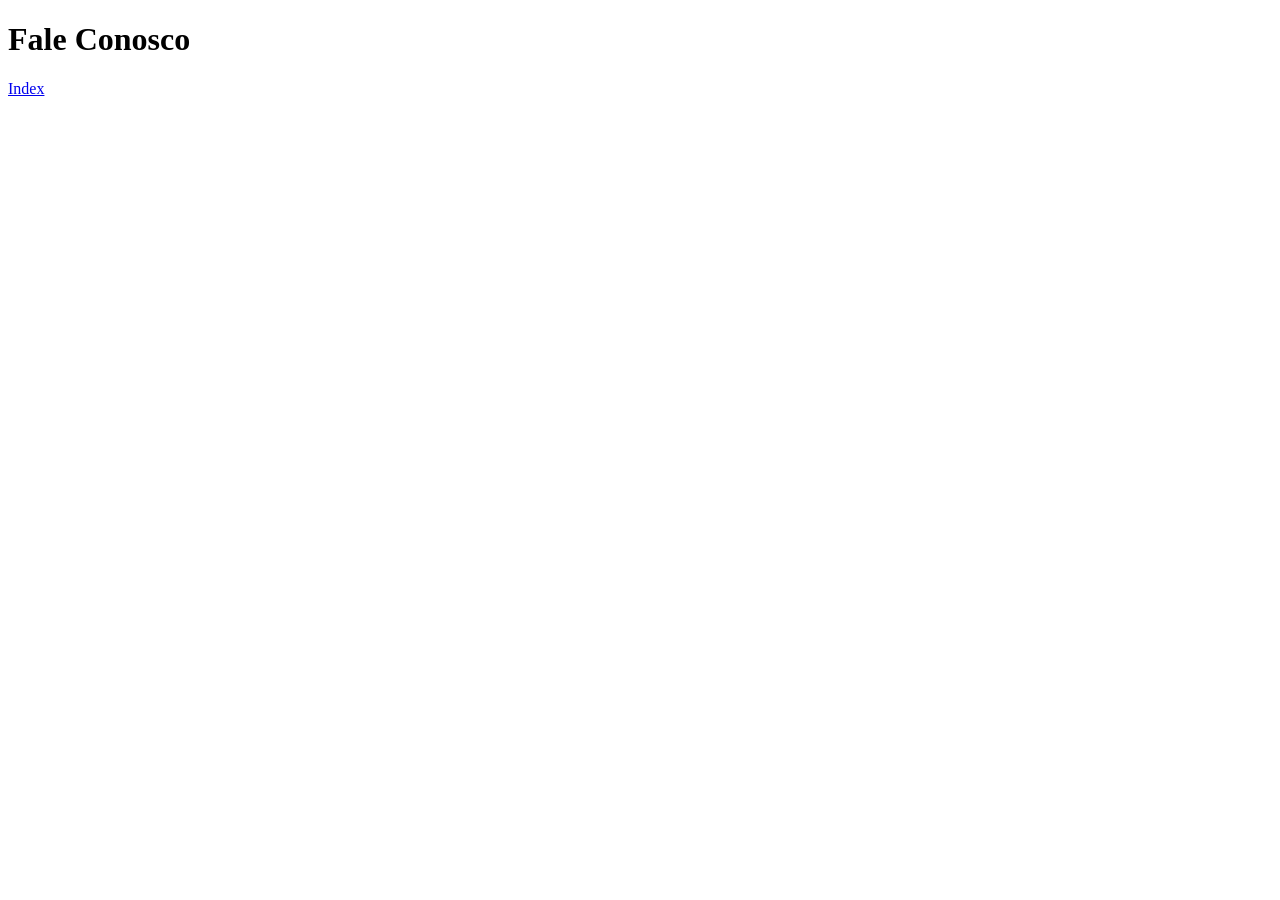
==== projeto_digitau_eletronicos/fale.html @ 14a5b9e1 "add path projeto_digitau_eletronicos" ====
<!DOCTYPE html>
<html lang="pt-BR">
<head>
    <meta charset="UTF-8">
    <meta name="viewport" content="width=device-width, initial-scale=1.0">
    <title>..:: Fale Conosco ::..</title>
</head>
<body>
<h1>Fale Conosco</h1>
<a href="index.html">Index</a><br>        
</body>
</html>
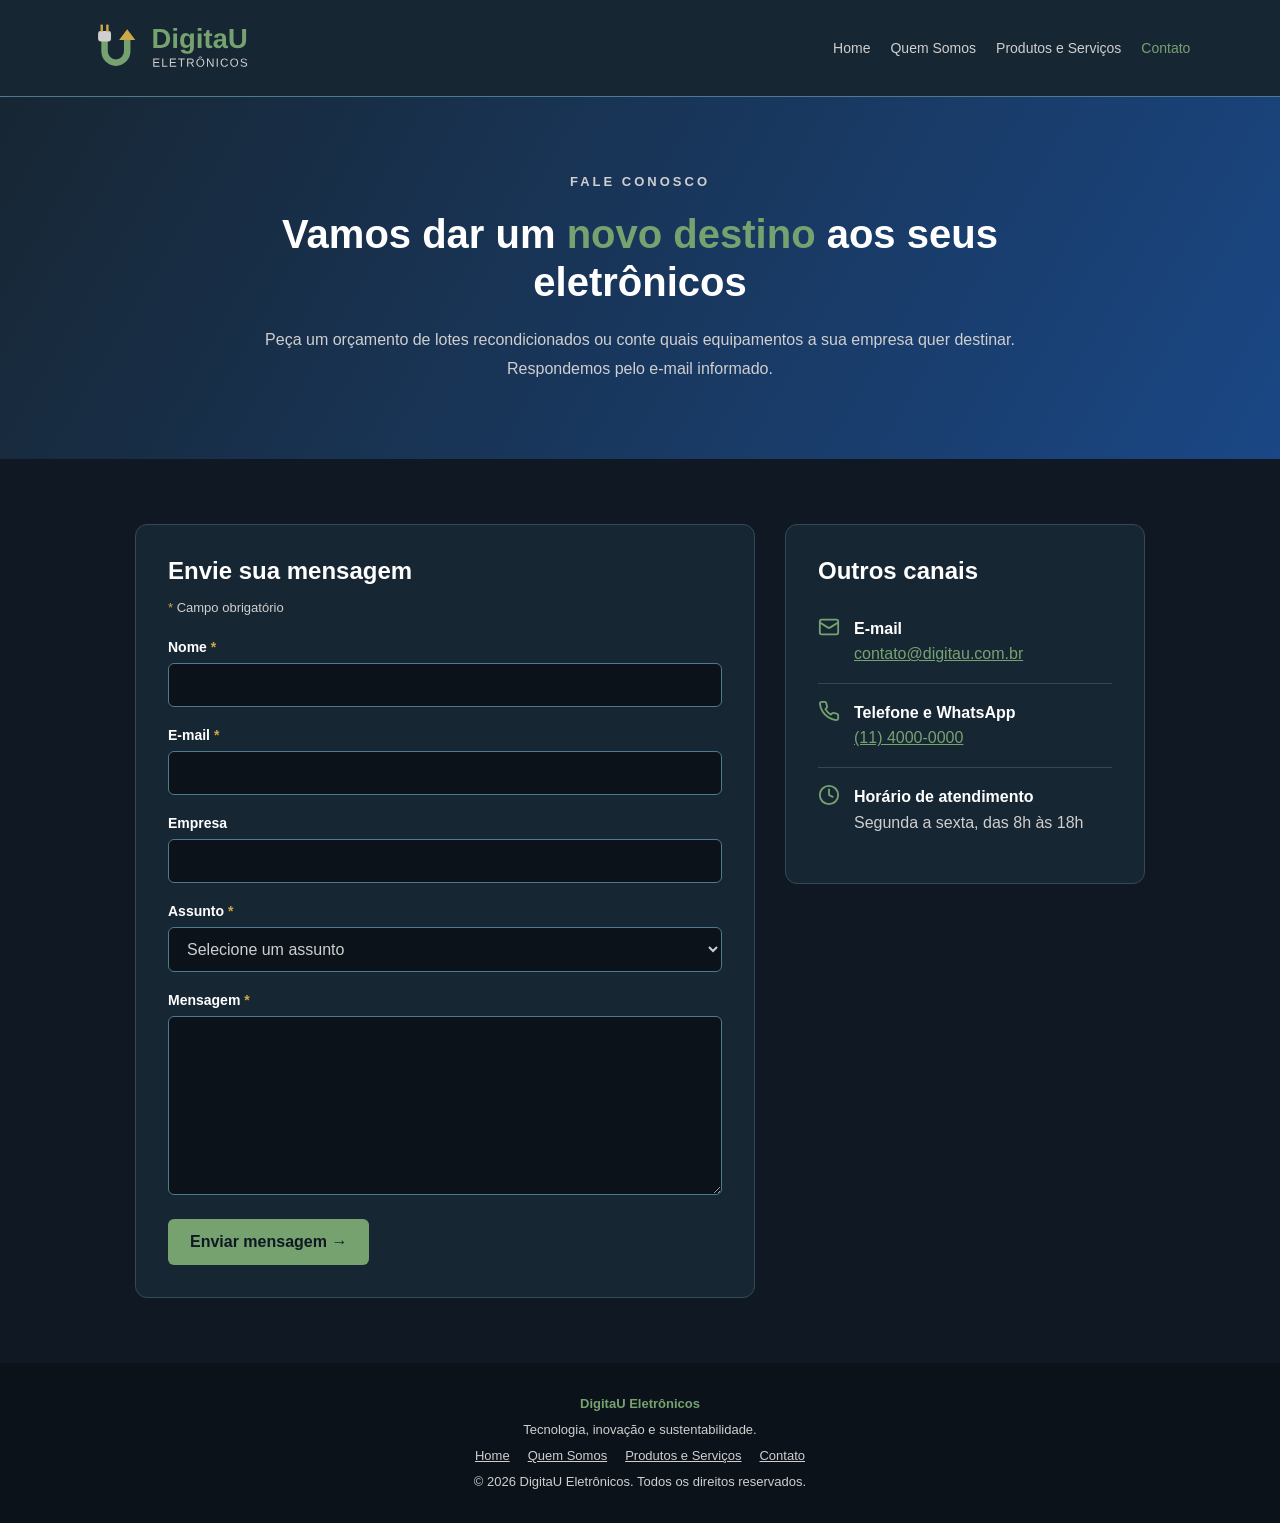
==== commit 1e40cc60: "modularizacao cod e ajustes ux ui" ====
--- a/projeto_digitau_eletronicos/fale.html
+++ b/projeto_digitau_eletronicos/fale.html
@@ -1,12 +1,153 @@
-<!DOCTYPE html>
-<html lang="pt-BR">
-<head>
-    <meta charset="UTF-8">
-    <meta name="viewport" content="width=device-width, initial-scale=1.0">
-    <title>..:: Fale Conosco ::..</title>
-</head>
-<body>
-<h1>Fale Conosco</h1>
-<a href="index.html">Index</a><br>        
-</body>
-</html>+<!DOCTYPE html>
+<html lang="pt-BR">
+<head>
+    <meta charset="UTF-8">
+    <meta name="viewport" content="width=device-width, initial-scale=1.0">
+    <meta name="description" content="Fale com a DigitaU Eletrônicos: peça um orçamento de lotes recondicionados ou conte quais eletrônicos sua empresa quer destinar.">
+    <title>Contato | DigitaU Eletrônicos</title>
+    <link rel="icon" href="img/logo/digitau-simbolo.svg" type="image/svg+xml">
+
+    <!-- Estilos: primeiro os comuns, depois os exclusivos desta página -->
+    <link rel="stylesheet" href="css/style1.css">
+    <link rel="stylesheet" href="css/contato.css">
+
+    <!-- defer: o script roda depois que o HTML foi carregado -->
+    <script src="js/jscript1.js" defer></script>
+</head>
+
+<body>
+
+    <a class="pular-conteudo" href="#principal">Pular para o conteúdo</a>
+
+    <!-- CABEÇALHO: mantém a mesma marca e navegação da Home -->
+    <header>
+        <a class="logo" href="index.html">
+            <img src="img/logo/digitau-logo.svg" alt="DigitaU Eletrônicos - página inicial" width="162" height="52">
+        </a>
+
+        <nav class="menu" aria-label="Menu principal">
+            <a href="index.html">Home</a>
+            <a href="quem.html">Quem Somos</a>
+            <a href="produtos.html">Produtos e Serviços</a>
+            <a href="fale.html" aria-current="page">Contato</a>
+        </nav>
+    </header>
+
+    <main id="principal">
+
+        <!-- APRESENTAÇÃO: convite para o contato -->
+        <section class="inicio">
+            <span class="etiqueta">FALE CONOSCO</span>
+
+            <h1>
+                Vamos dar um <span>novo destino</span>
+                aos seus eletrônicos
+            </h1>
+
+            <p>
+                Peça um orçamento de lotes recondicionados ou conte quais
+                equipamentos a sua empresa quer destinar. Respondemos pelo
+                e-mail informado.
+            </p>
+        </section>
+
+        <!-- CONTATO: formulário e outros canais -->
+        <section class="conteudo">
+            <div class="contato-grade">
+
+                <!-- FORMULÁRIO: o envio é tratado em js/jscript1.js -->
+                <form class="formulario" id="form-contato">
+                    <h2>Envie sua mensagem</h2>
+                    <!-- O asterisco é só visual: o atributo "required" já avisa o leitor de tela -->
+                    <p class="nota" aria-hidden="true"><span class="obrigatorio">*</span> Campo obrigatório</p>
+
+                    <div class="campo">
+                        <label for="nome">Nome <span class="obrigatorio" aria-hidden="true">*</span></label>
+                        <input type="text" id="nome" name="nome" autocomplete="name" required>
+                    </div>
+
+                    <div class="campo">
+                        <label for="email">E-mail <span class="obrigatorio" aria-hidden="true">*</span></label>
+                        <input type="email" id="email" name="email" autocomplete="email" required>
+                    </div>
+
+                    <div class="campo">
+                        <label for="empresa">Empresa</label>
+                        <input type="text" id="empresa" name="empresa" autocomplete="organization">
+                    </div>
+
+                    <div class="campo">
+                        <label for="assunto">Assunto <span class="obrigatorio" aria-hidden="true">*</span></label>
+                        <select id="assunto" name="assunto" required>
+                            <option value="">Selecione um assunto</option>
+                            <option value="teclados">Orçamento: teclados e periféricos</option>
+                            <option value="notebooks">Orçamento: notebooks</option>
+                            <option value="servidores">Orçamento: servidores</option>
+                            <option value="descarte">Quero destinar eletrônicos da minha empresa</option>
+                            <option value="outro">Outro assunto</option>
+                        </select>
+                    </div>
+
+                    <div class="campo">
+                        <label for="mensagem">Mensagem <span class="obrigatorio" aria-hidden="true">*</span></label>
+                        <textarea id="mensagem" name="mensagem" rows="6" required></textarea>
+                    </div>
+
+                    <button type="submit" class="botao">Enviar mensagem →</button>
+
+                    <!-- role="status": o leitor de tela anuncia a confirmação -->
+                    <p class="form-status" id="form-status" role="status"></p>
+                </form>
+
+                <!-- CANAIS: outras formas de falar com a empresa -->
+                <!-- TODO: trocar e-mail e telefone pelos dados reais do grupo -->
+                <div class="canais">
+                    <h2>Outros canais</h2>
+
+                    <ul class="lista-canais">
+                        <li>
+                            <img class="icone-texto" src="img/icones/email.svg" alt="">
+                            <div>
+                                <strong>E-mail</strong>
+                                <a href="mailto:contato@digitau.com.br">contato@digitau.com.br</a>
+                            </div>
+                        </li>
+
+                        <li>
+                            <img class="icone-texto" src="img/icones/telefone.svg" alt="">
+                            <div>
+                                <strong>Telefone e WhatsApp</strong>
+                                <a href="tel:+551140000000">(11) 4000-0000</a>
+                            </div>
+                        </li>
+
+                        <li>
+                            <img class="icone-texto" src="img/icones/relogio.svg" alt="">
+                            <div>
+                                <strong>Horário de atendimento</strong>
+                                Segunda a sexta, das 8h às 18h
+                            </div>
+                        </li>
+                    </ul>
+                </div>
+
+            </div>
+        </section>
+
+    </main>
+
+    <!-- RODAPÉ: mantém o padrão visual e os caminhos das páginas -->
+    <footer>
+        <p><strong>DigitaU Eletrônicos</strong></p>
+        <p>Tecnologia, inovação e sustentabilidade.</p>
+        <nav class="rodape-links" aria-label="Links do rodapé">
+            <a href="index.html">Home</a>
+            <a href="quem.html">Quem Somos</a>
+            <a href="produtos.html">Produtos e Serviços</a>
+            <a href="fale.html">Contato</a>
+        </nav>
+        <p>© 2026 DigitaU Eletrônicos. Todos os direitos reservados.</p>
+    </footer>
+
+</body>
+</html>
--- a/projeto_digitau_eletronicos/css/style1.css
+++ b/projeto_digitau_eletronicos/css/style1.css
@@ -0,0 +1,412 @@
+/* =========================================================
+   DigitaU Eletrônicos – estilos compartilhados
+   Usado por todas as páginas. O que é exclusivo de uma
+   página fica no arquivo dela (home.css, quem.css...).
+   ========================================================= */
+
+/* Paleta e medidas: mudar aqui altera o site inteiro */
+:root {
+    --cor-fundo: #101923;
+    --cor-fundo-escuro: #0B121A;
+    --cor-superficie: #172633;
+    --cor-borda: #344957;
+    --cor-texto: #CFCFCF;
+    --cor-titulo: #FFFFFF;
+    --cor-verde: #76A270;
+    --cor-dourado: #CCA846;
+    --cor-azul: #1A4785;
+    --cor-azul-claro: #4D7A8F;
+
+    --margem-lateral: 7%;
+    --raio: 12px;
+    --transicao: 0.3s;
+
+    /* Controles nativos (select, barra de rolagem) no tema escuro */
+    color-scheme: dark;
+}
+
+/* Configurações gerais da página */
+* {
+    margin: 0;
+    padding: 0;
+    box-sizing: border-box;
+}
+
+body {
+    background: var(--cor-fundo);
+    color: var(--cor-texto);
+    font-family: Arial, sans-serif;
+}
+
+/* Campos de formulário usam a mesma fonte do site */
+button,
+input,
+select,
+textarea {
+    font: inherit;
+}
+
+img {
+    max-width: 100%;
+}
+
+/* Foco visível para quem navega pelo teclado */
+:focus-visible {
+    outline: 3px solid var(--cor-dourado);
+    outline-offset: 3px;
+}
+
+/* Link "Pular para o conteúdo": só aparece ao usar o Tab */
+.pular-conteudo {
+    position: absolute;
+    top: -100px;
+    left: 16px;
+    z-index: 10;
+    background: var(--cor-verde);
+    color: var(--cor-fundo);
+    padding: 10px 16px;
+    border-radius: 6px;
+    font-weight: bold;
+    text-decoration: none;
+}
+
+.pular-conteudo:focus {
+    top: 16px;
+}
+
+/* ---------- Cabeçalho e menu ---------- */
+header {
+    background: var(--cor-superficie);
+    padding: 22px var(--margem-lateral);
+    display: flex;
+    justify-content: space-between;
+    align-items: center;
+    flex-wrap: wrap;
+    gap: 20px;
+    border-bottom: 1px solid var(--cor-azul-claro);
+}
+
+/* Logo da empresa (link para a Home) */
+.logo {
+    display: block;
+}
+
+.logo img {
+    display: block;
+    height: 52px;
+    width: auto;
+}
+
+.menu {
+    display: flex;
+    flex-wrap: wrap;
+    gap: 20px;
+}
+
+.menu a {
+    color: var(--cor-texto);
+    text-decoration: none;
+    font-size: 14px;
+    transition: var(--transicao);
+}
+
+/* aria-current="page" marca a página atual no menu */
+.menu a:hover,
+.menu a[aria-current="page"] {
+    color: var(--cor-verde);
+}
+
+/* ---------- Apresentação no topo de cada página ---------- */
+.inicio {
+    padding: 75px var(--margem-lateral);
+    background: linear-gradient(120deg, var(--cor-superficie), var(--cor-azul));
+    text-align: center;
+}
+
+/* Pequeno destaque acima do título.
+   Cinza claro em vez de verde: o verde sobre o azul do degradê
+   não tinha contraste suficiente (3,14:1). */
+.etiqueta {
+    color: var(--cor-texto);
+    letter-spacing: 3px;
+    font-size: 13px;
+    font-weight: bold;
+}
+
+.inicio h1 {
+    color: var(--cor-titulo);
+    font-size: 40px;
+    line-height: 1.2;
+    margin: 20px auto;
+    max-width: 850px;
+}
+
+.inicio h1 span {
+    color: var(--cor-verde);
+}
+
+.inicio p {
+    max-width: 780px;
+    margin: 0 auto 28px;
+    line-height: 1.8;
+}
+
+.inicio p:last-child {
+    margin-bottom: 0;
+}
+
+/* ---------- Botões e links de ação ---------- */
+.botao {
+    display: inline-block;
+    background: var(--cor-verde);
+    color: var(--cor-fundo);
+    padding: 14px 22px;
+    border: none;
+    border-radius: 6px;
+    font-weight: bold;
+    text-decoration: none;
+    cursor: pointer;
+    transition: var(--transicao);
+}
+
+.botao:hover {
+    background: var(--cor-dourado);
+    transform: translateY(-3px);
+}
+
+/* Link em texto dentro de cartões */
+.link-seta {
+    margin-top: auto;
+    padding-top: 16px;
+    align-self: flex-start;
+    color: var(--cor-verde);
+    font-weight: bold;
+    text-decoration: none;
+}
+
+.link-seta:hover {
+    color: var(--cor-dourado);
+    text-decoration: underline;
+}
+
+/* ---------- Faixa com os principais diferenciais ---------- */
+.diferenciais {
+    display: flex;
+    justify-content: space-around;
+    flex-wrap: wrap;
+    gap: 20px;
+    padding: 30px var(--margem-lateral);
+    background: var(--cor-superficie);
+    border-bottom: 1px solid var(--cor-borda);
+}
+
+.diferencial {
+    text-align: center;
+    min-width: 150px;
+}
+
+.diferencial strong {
+    display: flex;
+    justify-content: center;
+    align-items: center;
+    gap: 8px;
+    color: var(--cor-verde);
+    font-size: 19px;
+    margin-bottom: 8px;
+}
+
+.diferencial p {
+    font-size: 13px;
+}
+
+/* ---------- Seções de conteúdo ---------- */
+.conteudo {
+    padding: 65px var(--margem-lateral);
+    text-align: center;
+}
+
+/* Duas seções seguidas não somam o espaçamento entre elas */
+.conteudo + .conteudo {
+    padding-top: 0;
+}
+
+.conteudo h2 {
+    color: var(--cor-titulo);
+    font-size: 30px;
+    margin-bottom: 15px;
+}
+
+.subtitulo {
+    max-width: 720px;
+    margin: 0 auto;
+    line-height: 1.8;
+}
+
+/* ---------- Cartões ---------- */
+.cartoes {
+    display: flex;
+    justify-content: center;
+    flex-wrap: wrap;
+    gap: 22px;
+    margin-top: 35px;
+}
+
+/* Os cartões são informativos: no hover só a borda muda.
+   O movimento fica reservado para o que é clicável (botões). */
+.cartao {
+    background: var(--cor-superficie);
+    border: 1px solid var(--cor-borda);
+    border-radius: var(--raio);
+    padding: 28px;
+    width: 280px;
+    max-width: 100%;
+    text-align: left;
+    display: flex;
+    flex-direction: column;
+    transition: border-color var(--transicao);
+}
+
+.cartao:hover {
+    border-color: var(--cor-verde);
+}
+
+.cartao h3 {
+    color: var(--cor-verde);
+    margin-bottom: 12px;
+}
+
+.cartao p {
+    font-size: 14px;
+    line-height: 1.7;
+}
+
+/* ---------- Ícones (SVG em img/icones) ---------- */
+.icone {
+    display: block;
+    width: 36px;
+    height: 36px;
+    margin-bottom: 18px;
+}
+
+/* Ícone pequeno ao lado de um texto */
+.icone-texto {
+    width: 22px;
+    height: 22px;
+    flex-shrink: 0;
+}
+
+/* ---------- Chamada no fim da página ----------
+   Degradê entre dois azuis escuros da paleta: o botão verde e o
+   texto mantêm contraste em qualquer ponto da faixa (mínimo 3,14:1
+   para o botão e 5,90:1 para o texto), inclusive no celular. */
+.chamada {
+    margin: 0 var(--margem-lateral) 60px;
+    padding: 35px;
+    background: linear-gradient(100deg, var(--cor-azul), var(--cor-superficie));
+    border: 1px solid var(--cor-azul-claro);
+    border-radius: var(--raio);
+    display: flex;
+    justify-content: space-between;
+    align-items: center;
+    flex-wrap: wrap;
+    gap: 25px;
+}
+
+.chamada h2 {
+    color: var(--cor-titulo);
+    margin-bottom: 10px;
+}
+
+.chamada p {
+    line-height: 1.6;
+}
+
+/* Variação com o conteúdo centralizado (Quem Somos) */
+.chamada-centro {
+    flex-direction: column;
+    text-align: center;
+}
+
+.chamada-centro p {
+    line-height: 1.8;
+    max-width: 800px;
+}
+
+/* ---------- Rodapé ---------- */
+footer {
+    background: var(--cor-fundo-escuro);
+    text-align: center;
+    padding: 28px 15px;
+    font-size: 13px;
+    line-height: 2;
+}
+
+footer strong {
+    color: var(--cor-verde);
+}
+
+.rodape-links {
+    display: flex;
+    justify-content: center;
+    flex-wrap: wrap;
+    gap: 0 18px;
+}
+
+.rodape-links a {
+    color: var(--cor-texto);
+}
+
+.rodape-links a:hover {
+    color: var(--cor-verde);
+}
+
+/* ---------- Ajustes para celulares ---------- */
+@media (max-width: 700px) {
+    header {
+        justify-content: center;
+        text-align: center;
+    }
+
+    .menu {
+        justify-content: center;
+        gap: 15px;
+    }
+
+    /* Área de toque maior nos links do menu */
+    .menu a {
+        display: inline-block;
+        padding: 10px 6px;
+    }
+
+    .inicio {
+        padding: 55px var(--margem-lateral);
+    }
+
+    .inicio h1 {
+        font-size: 30px;
+    }
+
+    .conteudo h2 {
+        font-size: 26px;
+    }
+
+    .chamada {
+        padding: 25px;
+        justify-content: center;
+        text-align: center;
+    }
+}
+
+/* ---------- Menos movimento para quem pediu isso no sistema ---------- */
+@media (prefers-reduced-motion: reduce) {
+    *,
+    *::before,
+    *::after {
+        transition: none !important;
+        animation: none !important;
+    }
+
+    .botao:hover {
+        transform: none;
+    }
+}
--- a/projeto_digitau_eletronicos/css/contato.css
+++ b/projeto_digitau_eletronicos/css/contato.css
@@ -0,0 +1,132 @@
+/* =========================================================
+   Contato (fale.html) – estilos exclusivos desta página
+   ========================================================= */
+
+/* Formulário à esquerda, canais de contato à direita */
+.contato-grade {
+    display: flex;
+    justify-content: center;
+    align-items: flex-start;
+    flex-wrap: wrap;
+    gap: 30px;
+    text-align: left;
+}
+
+.formulario,
+.canais {
+    background: var(--cor-superficie);
+    border: 1px solid var(--cor-borda);
+    border-radius: var(--raio);
+    padding: 32px;
+}
+
+.formulario {
+    flex: 1 1 420px;
+    max-width: 620px;
+}
+
+.canais {
+    flex: 1 1 260px;
+    max-width: 360px;
+}
+
+.contato-grade h2 {
+    font-size: 24px;
+}
+
+.nota {
+    font-size: 13px;
+    margin-bottom: 24px;
+}
+
+/* Campos do formulário */
+.campo {
+    margin-bottom: 20px;
+}
+
+.campo label {
+    display: block;
+    margin-bottom: 8px;
+    color: var(--cor-titulo);
+    font-size: 14px;
+    font-weight: bold;
+}
+
+.obrigatorio {
+    color: var(--cor-dourado);
+}
+
+.campo input,
+.campo select,
+.campo textarea {
+    width: 100%;
+    padding: 12px 14px;
+    background: var(--cor-fundo-escuro);
+    color: var(--cor-texto);
+    border: 1px solid var(--cor-azul-claro);
+    border-radius: 6px;
+    font-size: 16px;         /* 16px evita o zoom automático no iPhone */
+}
+
+.campo textarea {
+    min-height: 140px;
+    resize: vertical;
+    line-height: 1.6;
+}
+
+.campo input:focus,
+.campo select:focus,
+.campo textarea:focus {
+    border-color: var(--cor-verde);
+}
+
+/* Mensagem de confirmação após o envio */
+.form-status {
+    margin-top: 16px;
+    color: var(--cor-verde);
+    font-weight: bold;
+    line-height: 1.6;
+}
+
+.form-status:empty {
+    display: none;
+}
+
+/* Lista de canais de contato */
+.lista-canais {
+    list-style: none;
+    margin-top: 8px;
+}
+
+.lista-canais li {
+    display: flex;
+    gap: 14px;
+    padding: 16px 0;
+    border-bottom: 1px solid var(--cor-borda);
+    line-height: 1.6;
+}
+
+.lista-canais li:last-child {
+    border-bottom: none;
+}
+
+.lista-canais strong {
+    display: block;
+    color: var(--cor-titulo);
+}
+
+.lista-canais a {
+    color: var(--cor-verde);
+}
+
+.lista-canais a:hover {
+    color: var(--cor-dourado);
+}
+
+/* Ajustes para celulares */
+@media (max-width: 700px) {
+    .formulario,
+    .canais {
+        padding: 24px;
+    }
+}
